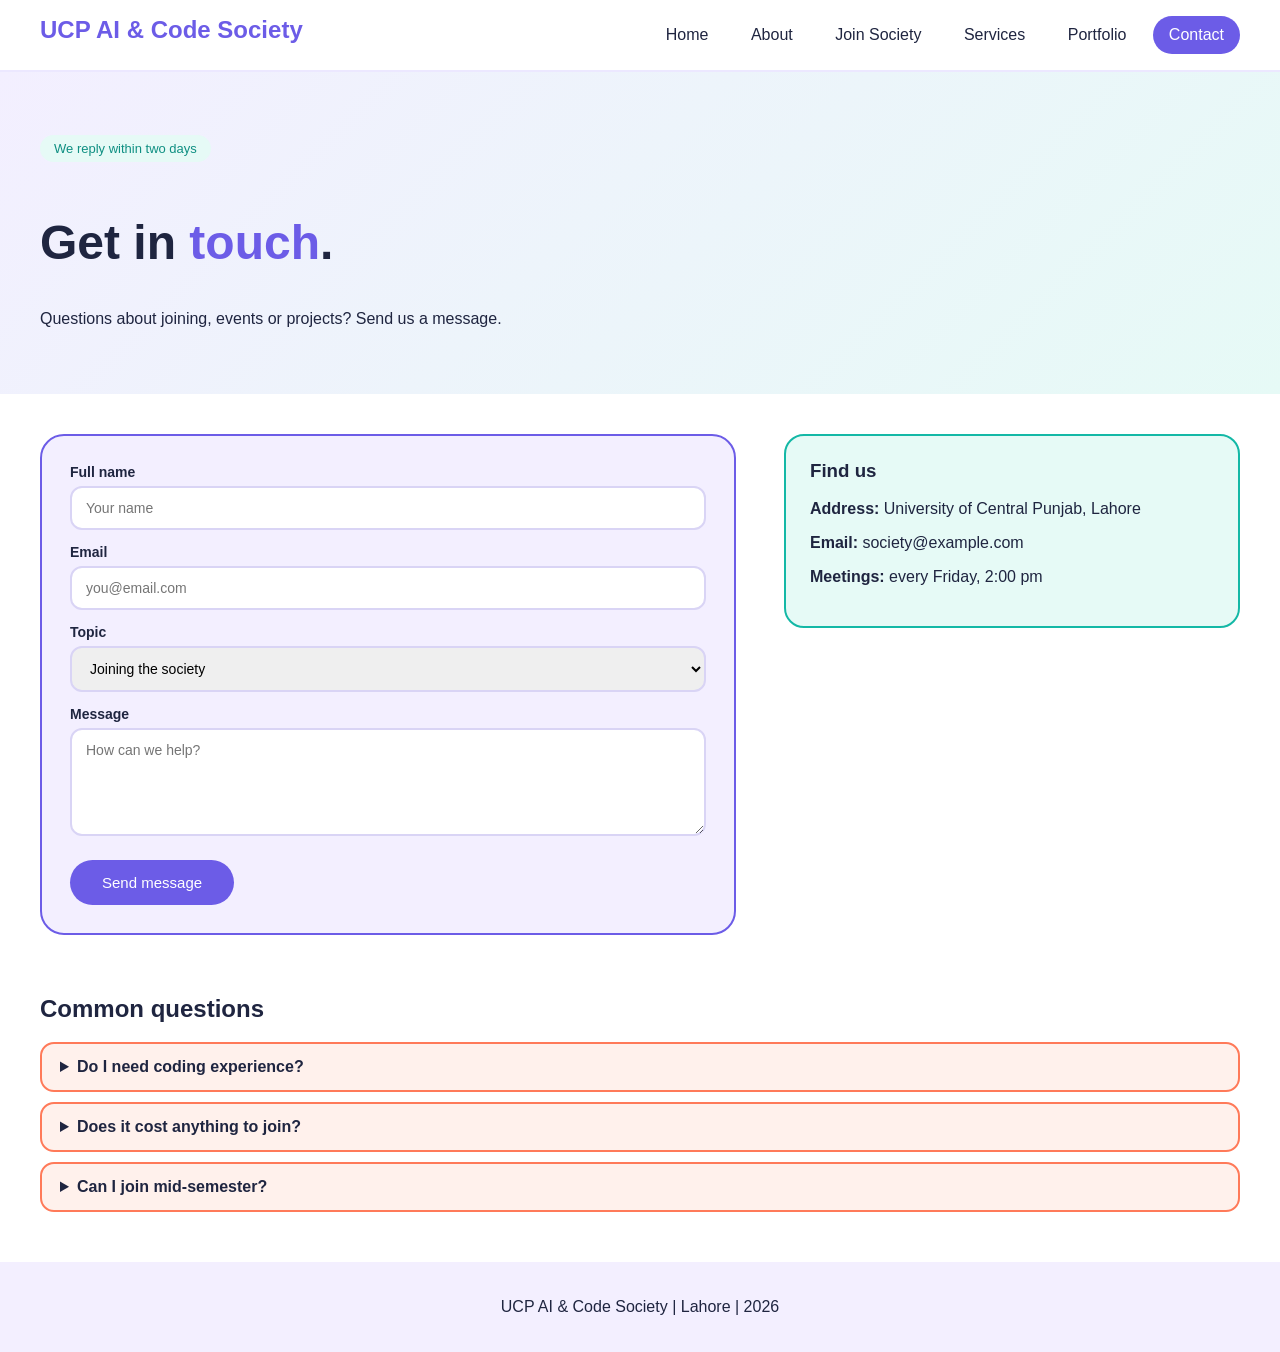
==== contact.html @ 89784b2e "Add responsive contact page" ====
<!DOCTYPE html>
<html lang="en">
<head>
  <meta charset="UTF-8">
  <meta name="viewport" content="width=device-width, initial-scale=1.0">
  <title>Contact | UCP AI &amp; Code Society</title>
  <link rel="stylesheet" href="home.css">
  <link rel="stylesheet" href="contact.css">
</head>
<body>

  <header>
    <h2 id="logo">UCP AI &amp; Code Society</h2>
    <nav>
      <a href="index.html">Home</a>
      <a href="media.html">About</a>
      <a href="register.html">Join Society</a>
      <a href="services.html">Services</a>
      <a href="portfolio.html">Portfolio</a>
      <a href="contact.html" class="active">Contact</a>
    </nav>
  </header>

  <section class="hero">
    <p class="tag">We reply within two days</p>
    <h1>Get in <span class="highlight">touch</span>.</h1>
    <p>Questions about joining, events or projects? Send us a message.</p>
  </section>

  <section class="contact">
    <form action="#" method="post" class="contact-form">
      <label for="name">Full name</label>
      <input type="text" id="name" name="name" required placeholder="Your name">

      <label for="email">Email</label>
      <input type="email" id="email" name="email" required placeholder="you@email.com">

      <label for="topic">Topic</label>
      <select id="topic" name="topic">
        <option>Joining the society</option>
        <option>Events and workshops</option>
        <option>Projects</option>
        <option>Something else</option>
      </select>

      <label for="message">Message</label>
      <textarea id="message" name="message" rows="5" required placeholder="How can we help?"></textarea>

      <button type="submit">Send message</button>
    </form>

    <div class="contact-info">
      <h3>Find us</h3>
      <p><strong>Address:</strong> University of Central Punjab, Lahore</p>
      <p><strong>Email:</strong> society@example.com</p>
      <p><strong>Meetings:</strong> every Friday, 2:00 pm</p>
    </div>
  </section>

  <section class="faq">
    <h2>Common questions</h2>
    <details><summary>Do I need coding experience?</summary><p>No. We have sessions for beginners and advanced members.</p></details>
    <details><summary>Does it cost anything to join?</summary><p>No, membership is free.</p></details>
    <details><summary>Can I join mid-semester?</summary><p>Yes. Register any time and come to the next session.</p></details>
  </section>

  <footer>
    <p>UCP AI &amp; Code Society | Lahore | 2026</p>
  </footer>

</body>
</html>
---- home.css ----
body {
  font-family: Arial, sans-serif;
  color: #1f2540;
  background-color: #ffffff;
  margin: 0;
}

/* Header and nav */
header {
  position: sticky;          /* stays at top while scrolling */
  top: 0;
  z-index: 10;
  background-color: #ffffff;
  padding: 16px 40px;
  border-bottom: 2px solid #ece8ff;
  overflow: hidden;
}

#logo {
  float: left;
  margin: 0;
  color: #6C5CE7;
}

nav {
  float: right;
}

nav a, nav .soon {
  display: inline-block;
  padding: 10px 16px;
  margin-left: 6px;
  border-radius: 20px;
  color: #1f2540;
  text-decoration: none;
}

nav a:hover {
  background-color: #F3EFFF;
}

nav .active {
  background-color: #6C5CE7;
  color: #ffffff;
}

nav .soon {
  color: #9aa0bd;            /* greyed out: no page yet */
  cursor: default;
}

/* Hero */
.hero {
  padding: 50px 40px;
  overflow: hidden;
  background: linear-gradient(135deg, #F3EFFF, #E6FAF6);
}

.hero-img {
  float: right;
  width: 42%;
  border-radius: 24px;
  border: 4px solid #ffffff;
  box-shadow: 0 8px 24px rgba(108, 92, 231, 0.25);
}

.tag {
  display: inline-block;
  background-color: #E6FAF6;
  color: #0f8f82;
  padding: 6px 14px;
  border-radius: 20px;
  font-size: 13px;
}

.hero h1 {
  font-size: 48px;
}

.highlight {
  color: #6C5CE7;
}

.btn {
  display: inline-block;
  background-color: #6C5CE7;
  color: #ffffff;
  padding: 14px 28px;
  border-radius: 30px;
  text-decoration: none;
}

/* Cards */
.what-we-do {
  padding: 40px;
  text-align: center;
}

.card {
  display: inline-block;
  vertical-align: top;
  width: 28%;
  margin: 10px;
  padding: 24px;
  border-radius: 20px;
  text-align: left;
}

.card-violet { background-color: #F3EFFF; border: 2px solid #6C5CE7; }
.card-teal   { background-color: #E6FAF6; border: 2px solid #14B8A6; }
.card-coral  { background-color: #FFF1EC; border: 2px solid #FF7A59; }

/* Footer */
footer {
  background-color: #F3EFFF;
  text-align: center;
  padding: 20px;
}
---- contact.css ----
/* Contact page: extra styles only. Header, hero and footer come from home.css */
* {
  box-sizing: border-box;
}

.contact {
  padding: 40px;
  overflow: hidden;           /* contains the floated boxes */
}

.contact-form {
  float: left;
  width: 58%;
  padding: 28px;
  border-radius: 24px;
  background-color: #F3EFFF;
  border: 2px solid #6C5CE7;
}

.contact-form label {
  display: block;
  margin: 14px 0 6px;
  font-weight: bold;
  font-size: 14px;
}

.contact-form label:first-child {
  margin-top: 0;
}

.contact-form input,
.contact-form select,
.contact-form textarea {
  width: 100%;
  padding: 12px 14px;
  border: 2px solid #d9d4f5;
  border-radius: 12px;
  font-family: inherit;
  font-size: 14px;
}

.contact-form input:focus,
.contact-form select:focus,
.contact-form textarea:focus {
  outline: none;
  border-color: #6C5CE7;
  background-color: #F3EFFF;
}

button {
  margin-top: 20px;
  background-color: #6C5CE7;
  color: #ffffff;
  border: none;
  padding: 14px 32px;
  border-radius: 30px;
  font-size: 15px;
  cursor: pointer;
}

button:hover {
  background-color: #14B8A6;
}

.contact-info {
  float: right;
  width: 38%;
  padding: 24px;
  border-radius: 20px;
  background-color: #E6FAF6;
  border: 2px solid #14B8A6;
}

.contact-info h3 {
  margin-top: 0;
}

.faq {
  clear: both;
  padding: 0 40px 40px;
}

details {
  margin-bottom: 10px;
  padding: 14px 18px;
  background-color: #FFF1EC;
  border: 2px solid #FF7A59;
  border-radius: 14px;
}

summary {
  cursor: pointer;
  font-weight: bold;
}

@media (max-width: 700px) {
  .contact-form, .contact-info {
    float: none;
    width: 100%;
    margin-bottom: 20px;
  }
}
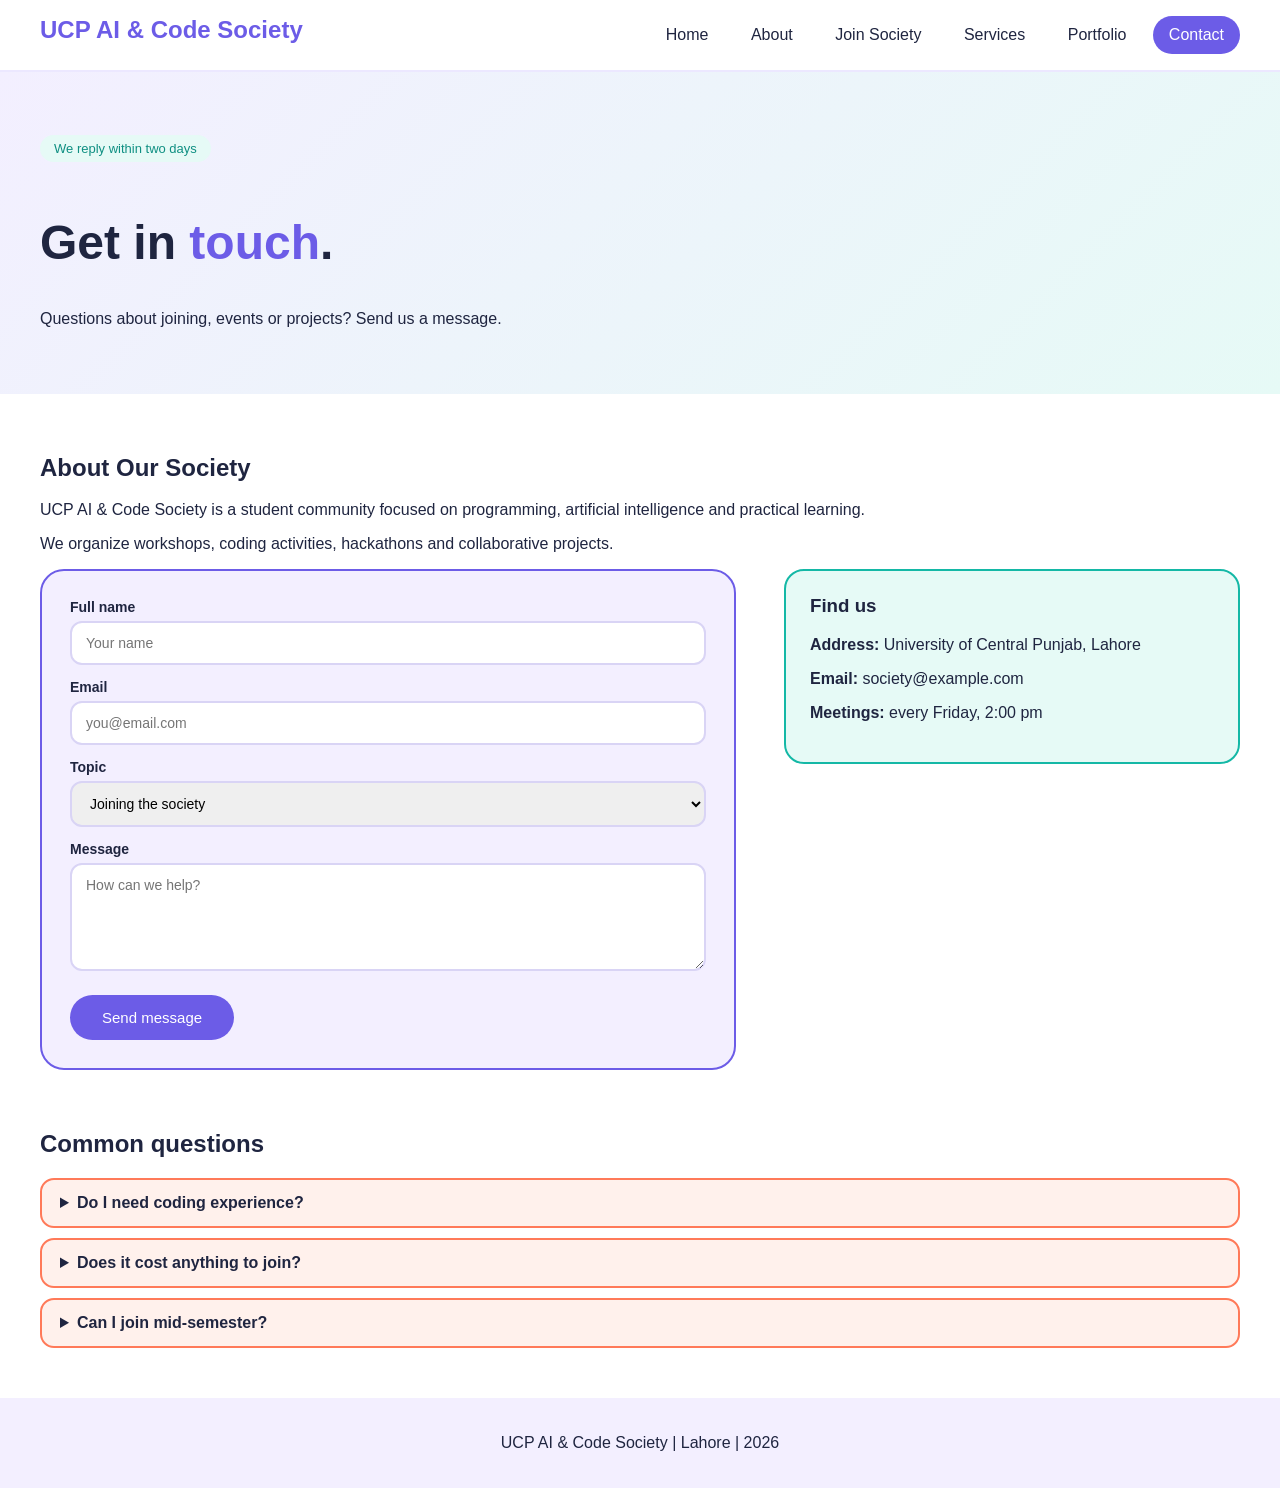
==== commit bf1ab074: "Update contact.html" ====
--- a/contact.html
+++ b/contact.html
@@ -28,6 +28,20 @@
   </section>
 
   <section class="contact">
+<div class="about-section">
+  <h2>About Our Society</h2>
+
+  <p>
+    UCP AI &amp; Code Society is a student community
+    focused on programming, artificial intelligence
+    and practical learning.
+  </p>
+
+  <p>
+    We organize workshops, coding activities,
+    hackathons and collaborative projects.
+  </p>
+</div>
     <form action="#" method="post" class="contact-form">
       <label for="name">Full name</label>
       <input type="text" id="name" name="name" required placeholder="Your name">
